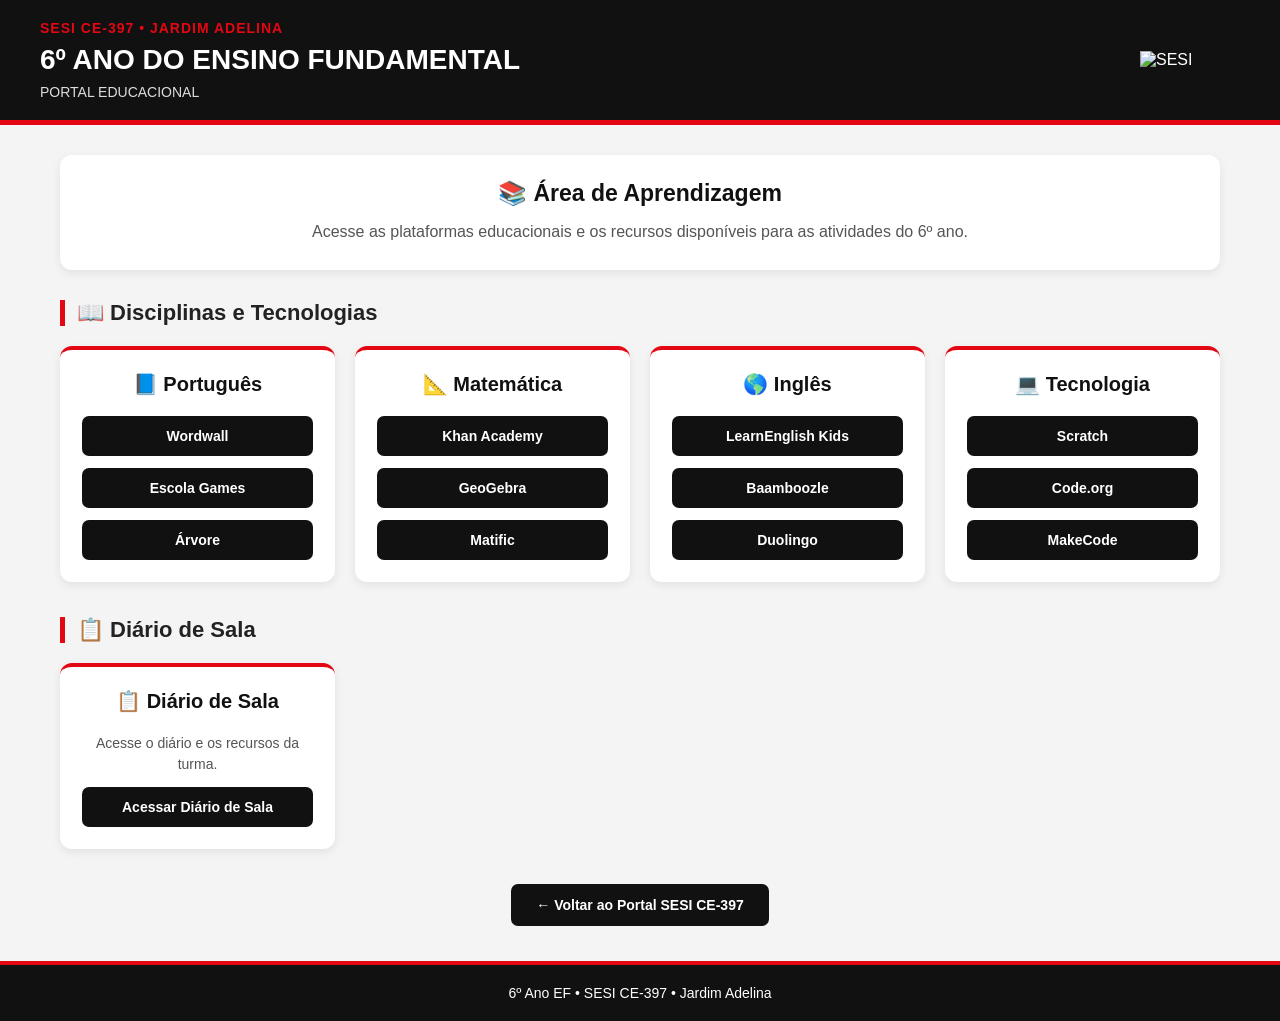
==== index.html @ 2ea04549 "Add files via upload" ====
<!DOCTYPE html>
<html lang="pt-BR">
<head>
    <meta charset="UTF-8">
    <meta name="viewport" content="width=device-width, initial-scale=1.0">

    <title>6º Ano | SESI CE-397</title>

    <link rel="stylesheet" href="style.css">
</head>

<body>

<header class="header">
    <div class="header-content">

        <div class="identidade">
            <div class="nome-professora">SESI CE-397 • JARDIM ADELINA</div>
            <h1>6º ANO DO ENSINO FUNDAMENTAL</h1>
            <div class="escola">PORTAL EDUCACIONAL</div>
        </div>

        <img
            src="imagens/logo-sesi_vermelho.jpg"
            alt="SESI"
            class="logo-sesi"
        >

    </div>
</header>


<main class="container">

    <section class="mensagem">
        <h2>📚 Área de Aprendizagem</h2>
        <p>
            Acesse as plataformas educacionais e os recursos
            disponíveis para as atividades do 6º ano.
        </p>
    </section>


    <!-- CARDS DAS DISCIPLINAS -->

    <section class="acessos">

        <h2>📖 Disciplinas e Tecnologias</h2>

        <div class="cards-disciplinas">

            <!-- PORTUGUÊS -->

            <div class="card-disciplina">
                <h3>📘 Português</h3>

                <a href="https://wordwall.net/pt"
                   target="_blank" rel="noopener noreferrer"
                   class="botao">
                    Wordwall
                </a>

                <a href="https://www.escolagames.com.br/"
                   target="_blank" rel="noopener noreferrer"
                   class="botao">
                    Escola Games
                </a>

                <a href="https://www.arvore.com.br/"
                   target="_blank" rel="noopener noreferrer"
                   class="botao">
                    Árvore
                </a>
            </div>


            <!-- MATEMÁTICA -->

            <div class="card-disciplina">
                <h3>📐 Matemática</h3>

                <a href="https://pt.khanacademy.org/"
                   target="_blank" rel="noopener noreferrer"
                   class="botao">
                    Khan Academy
                </a>

                <a href="https://www.geogebra.org/"
                   target="_blank" rel="noopener noreferrer"
                   class="botao">
                    GeoGebra
                </a>

                <a href="https://www.matific.com/"
                   target="_blank" rel="noopener noreferrer"
                   class="botao">
                    Matific
                </a>
            </div>


            <!-- INGLÊS -->

            <div class="card-disciplina">
                <h3>🌎 Inglês</h3>

                <a href="https://learnenglishkids.britishcouncil.org/"
                   target="_blank" rel="noopener noreferrer"
                   class="botao">
                    LearnEnglish Kids
                </a>

                <a href="https://www.baamboozle.com/"
                   target="_blank" rel="noopener noreferrer"
                   class="botao">
                    Baamboozle
                </a>

                <a href="https://www.duolingo.com/"
                   target="_blank" rel="noopener noreferrer"
                   class="botao">
                    Duolingo
                </a>
            </div>


            <!-- TECNOLOGIA -->

            <div class="card-disciplina">
                <h3>💻 Tecnologia</h3>

                <a href="https://scratch.mit.edu/"
                   target="_blank" rel="noopener noreferrer"
                   class="botao">
                    Scratch
                </a>

                <a href="https://code.org/"
                   target="_blank" rel="noopener noreferrer"
                   class="botao">
                    Code.org
                </a>

                <a href="https://makecode.microbit.org/"
                   target="_blank" rel="noopener noreferrer"
                   class="botao">
                    MakeCode
                </a>
            </div>

        </div>

    </section>


    <!-- DIÁRIO DE SALA -->

    <section class="acessos">

        <h2>📋 Diário de Sala</h2>

        <div class="cards-disciplinas">

            <div class="card-disciplina card-diario">

                <h3>📋 Diário de Sala</h3>

                <p>
                    Acesse o diário e os recursos da turma.
                </p>

                <a href="diario-6ano-ef.html" class="botao">
                    Acessar Diário de Sala
                </a>

            </div>

        </div>

    </section>


    <!-- VOLTAR AO PORTAL -->

    <section class="voltar">

        <a href="index.html" class="botao">
            ← Voltar ao Portal SESI CE-397
        </a>

    </section>

</main>


<footer class="footer">
    <p>6º Ano EF • SESI CE-397 • Jardim Adelina</p>
</footer>

</body>
</html>
---- style.css ----
/* ==============================
   CONFIGURAÇÕES GERAIS
============================== */

* {
    margin: 0;
    padding: 0;
    box-sizing: border-box;
}

body {
    font-family: Arial, Helvetica, sans-serif;
    background: #f4f4f4;
    color: #222;
}


/* ==============================
   CABEÇALHO
============================== */

.header {
    background: #111;
    color: #fff;
    border-bottom: 5px solid #e30613;
    padding: 20px;
}

.header-content {
    max-width: 1200px;
    margin: auto;
    display: flex;
    align-items: center;
    justify-content: space-between;
    gap: 20px;
}

.identidade {
    display: flex;
    flex-direction: column;
    gap: 8px;
}

.nome-professora {
    color: #e30613;
    font-size: 14px;
    font-weight: bold;
    letter-spacing: 1px;
}

.identidade h1 {
    font-size: 28px;
    font-weight: bold;
}

.escola {
    font-size: 14px;
    color: #ddd;
}

.logo-sesi {
    width: 100px;
    height: auto;
    object-fit: contain;
}


/* ==============================
   CONTEÚDO PRINCIPAL
============================== */

.container {
    max-width: 1200px;
    margin: 30px auto;
    padding: 0 20px;
}


/* ==============================
   MENSAGEM
============================== */

.mensagem {
    background: #fff;
    padding: 25px;
    margin-bottom: 30px;
    border-radius: 12px;
    box-shadow: 0 3px 10px rgba(0, 0, 0, 0.08);
    text-align: center;
}

.mensagem h2 {
    margin-bottom: 12px;
    color: #111;
    font-size: 23px;
}

.mensagem p {
    font-size: 16px;
    line-height: 1.6;
    color: #555;
}


/* ==============================
   SEÇÕES DE ACESSO
============================== */

.acessos {
    margin-bottom: 35px;
}

.acessos > h2 {
    font-size: 22px;
    margin-bottom: 20px;
    padding-left: 12px;
    border-left: 5px solid #e30613;
}


/* ==============================
   CARDS DAS DISCIPLINAS
============================== */

.cards-disciplinas {
    display: grid;
    grid-template-columns: repeat(4, 1fr);
    gap: 20px;
}

.card-disciplina {
    background: #fff;
    border-radius: 12px;
    padding: 22px;
    box-shadow: 0 3px 10px rgba(0, 0, 0, 0.08);
    display: flex;
    flex-direction: column;
    gap: 12px;
    border-top: 4px solid #e30613;
    transition: transform 0.2s ease, box-shadow 0.2s ease;
}

.card-disciplina:hover {
    transform: translateY(-4px);
    box-shadow: 0 6px 16px rgba(0, 0, 0, 0.14);
}

.card-disciplina h3 {
    font-size: 20px;
    color: #111;
    text-align: center;
    margin-bottom: 8px;
}


/* ==============================
   BOTÕES
============================== */

.botao {
    display: block;
    background: #111;
    color: #fff;
    text-decoration: none;
    padding: 12px 15px;
    border-radius: 7px;
    text-align: center;
    font-size: 14px;
    font-weight: bold;
    transition: background 0.2s ease, transform 0.2s ease;
}

.botao:hover {
    background: #e30613;
    transform: scale(1.02);
}


/* ==============================
   CARD DO DIÁRIO
============================== */

.card-diario {
    max-width: 350px;
    width: 100%;
    text-align: center;
}

.card-diario p {
    color: #555;
    font-size: 14px;
    line-height: 1.5;
}


/* ==============================
   BOTÃO VOLTAR
============================== */

.voltar {
    text-align: center;
    margin: 35px 0;
}

.voltar .botao {
    display: inline-block;
    padding: 13px 25px;
}


/* ==============================
   RODAPÉ
============================== */

.footer {
    background: #111;
    color: #fff;
    text-align: center;
    padding: 20px;
    border-top: 4px solid #e30613;
    font-size: 14px;
}


/* ==============================
   TABLETS
============================== */

@media (max-width: 900px) {
    .cards-disciplinas {
        grid-template-columns: repeat(2, 1fr);
    }

    .identidade h1 {
        font-size: 24px;
    }
}


/* ==============================
   CELULARES
============================== */

@media (max-width: 600px) {
    .header-content {
        flex-direction: column-reverse;
        text-align: center;
    }

    .logo-sesi {
        width: 80px;
    }

    .identidade h1 {
        font-size: 21px;
    }

    .container {
        margin: 20px auto;
        padding: 0 15px;
    }

    .cards-disciplinas {
        grid-template-columns: 1fr;
    }

    .card-diario {
        max-width: 100%;
    }

    .mensagem {
        padding: 20px 15px;
    }

    .mensagem h2 {
        font-size: 20px;
    }

    .acessos > h2 {
        font-size: 19px;
    }
}
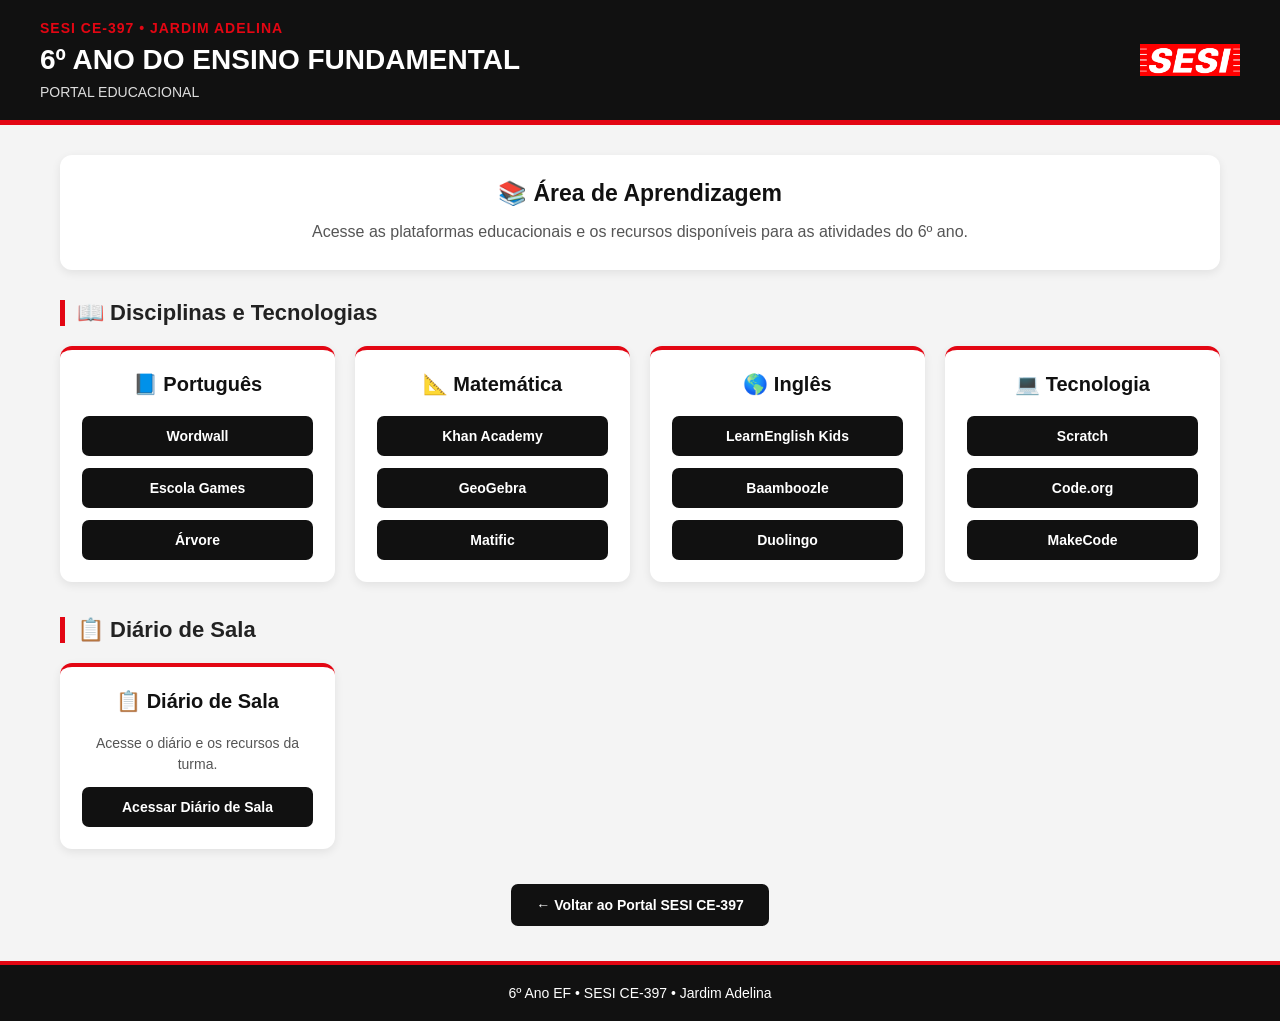
==== commit 3b8635d7: "Restore index.html with original content" ====
--- a/index.html
+++ b/index.html
@@ -22,7 +22,7 @@
         </div>
 
         <img
-            src="imagens/logo-sesi_vermelho.jpg"
+            src="logo-sesi_vermelho.jpg"
             alt="SESI"
             class="logo-sesi"
         >
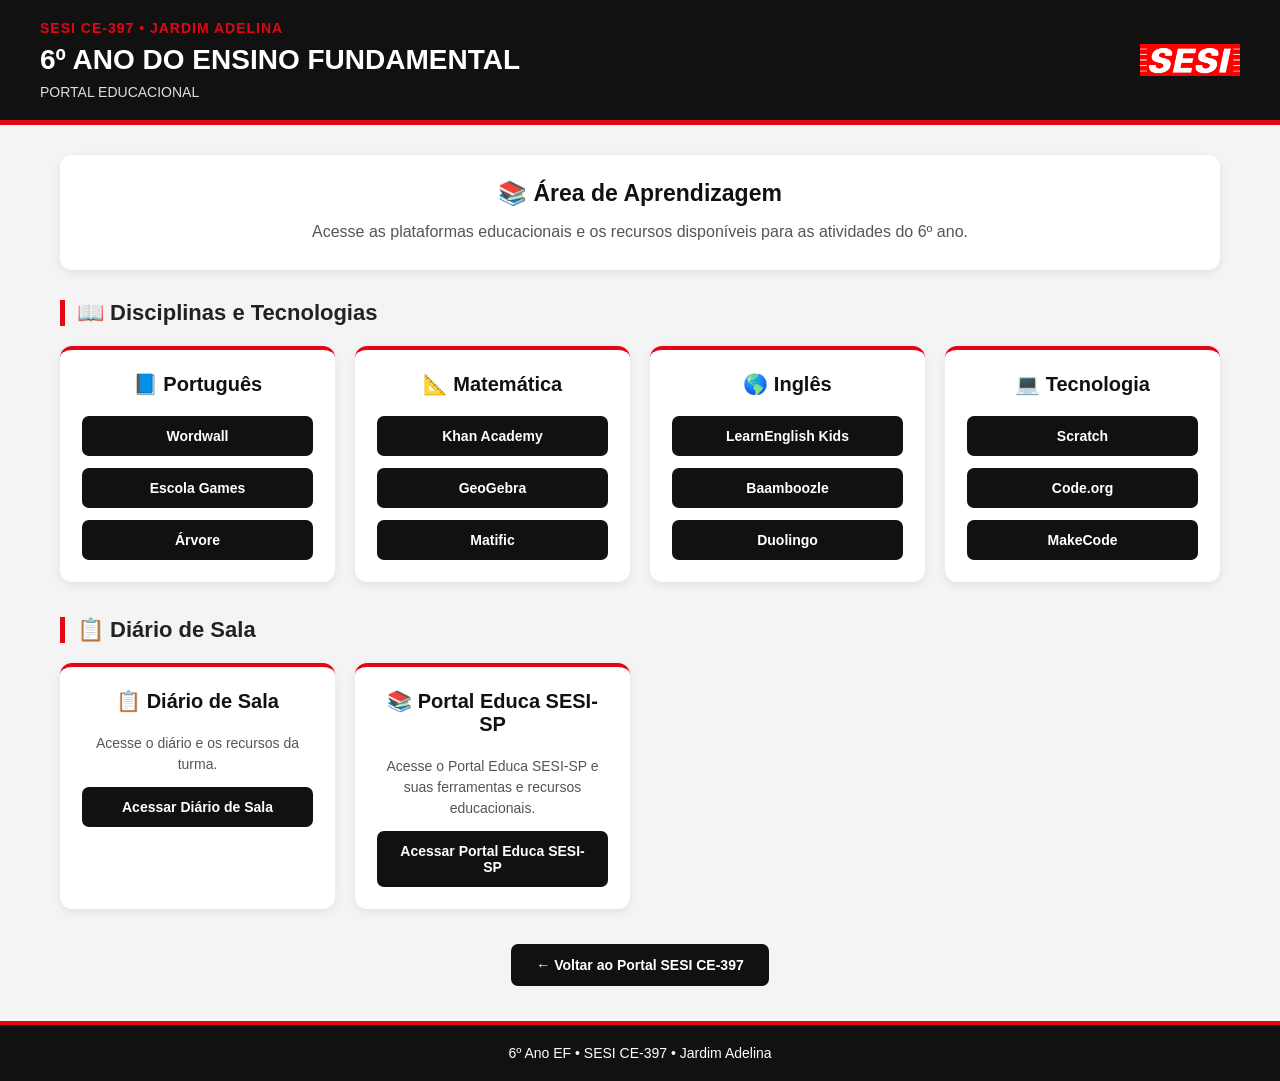
==== commit 7ce37bb7: "Refactor index.html structure and content" ====
--- a/index.html
+++ b/index.html
@@ -1,13 +1,16 @@
-
 <!DOCTYPE html>
+
 <html lang="pt-BR">
 <head>
     <meta charset="UTF-8">
     <meta name="viewport" content="width=device-width, initial-scale=1.0">
 
-    <title>6º Ano | SESI CE-397</title>
-
-    <link rel="stylesheet" href="style.css">
+
+<title>6º Ano | SESI CE-397</title>
+
+<link rel="stylesheet" href="style.css">
+
+
 </head>
 
 <body>
@@ -15,184 +18,210 @@
 <header class="header">
     <div class="header-content">
 
-        <div class="identidade">
-            <div class="nome-professora">SESI CE-397 • JARDIM ADELINA</div>
-            <h1>6º ANO DO ENSINO FUNDAMENTAL</h1>
-            <div class="escola">PORTAL EDUCACIONAL</div>
-        </div>
-
-        <img
-            src="logo-sesi_vermelho.jpg"
-            alt="SESI"
-            class="logo-sesi"
-        >
-
+
+    <div class="identidade">
+        <div class="nome-professora">SESI CE-397 • JARDIM ADELINA</div>
+        <h1>6º ANO DO ENSINO FUNDAMENTAL</h1>
+        <div class="escola">PORTAL EDUCACIONAL</div>
     </div>
+
+    <img
+        src="logo-sesi_vermelho.jpg"
+        alt="SESI"
+        class="logo-sesi"
+    >
+
+</div>
+
+
 </header>
 
-
 <main class="container">
 
-    <section class="mensagem">
-        <h2>📚 Área de Aprendizagem</h2>
-        <p>
-            Acesse as plataformas educacionais e os recursos
-            disponíveis para as atividades do 6º ano.
-        </p>
-    </section>
-
-
-    <!-- CARDS DAS DISCIPLINAS -->
-
-    <section class="acessos">
-
-        <h2>📖 Disciplinas e Tecnologias</h2>
-
-        <div class="cards-disciplinas">
-
-            <!-- PORTUGUÊS -->
-
-            <div class="card-disciplina">
-                <h3>📘 Português</h3>
-
-                <a href="https://wordwall.net/pt"
-                   target="_blank" rel="noopener noreferrer"
-                   class="botao">
-                    Wordwall
-                </a>
-
-                <a href="https://www.escolagames.com.br/"
-                   target="_blank" rel="noopener noreferrer"
-                   class="botao">
-                    Escola Games
-                </a>
-
-                <a href="https://www.arvore.com.br/"
-                   target="_blank" rel="noopener noreferrer"
-                   class="botao">
-                    Árvore
-                </a>
-            </div>
-
-
-            <!-- MATEMÁTICA -->
-
-            <div class="card-disciplina">
-                <h3>📐 Matemática</h3>
-
-                <a href="https://pt.khanacademy.org/"
-                   target="_blank" rel="noopener noreferrer"
-                   class="botao">
-                    Khan Academy
-                </a>
-
-                <a href="https://www.geogebra.org/"
-                   target="_blank" rel="noopener noreferrer"
-                   class="botao">
-                    GeoGebra
-                </a>
-
-                <a href="https://www.matific.com/"
-                   target="_blank" rel="noopener noreferrer"
-                   class="botao">
-                    Matific
-                </a>
-            </div>
-
-
-            <!-- INGLÊS -->
-
-            <div class="card-disciplina">
-                <h3>🌎 Inglês</h3>
-
-                <a href="https://learnenglishkids.britishcouncil.org/"
-                   target="_blank" rel="noopener noreferrer"
-                   class="botao">
-                    LearnEnglish Kids
-                </a>
-
-                <a href="https://www.baamboozle.com/"
-                   target="_blank" rel="noopener noreferrer"
-                   class="botao">
-                    Baamboozle
-                </a>
-
-                <a href="https://www.duolingo.com/"
-                   target="_blank" rel="noopener noreferrer"
-                   class="botao">
-                    Duolingo
-                </a>
-            </div>
-
-
-            <!-- TECNOLOGIA -->
-
-            <div class="card-disciplina">
-                <h3>💻 Tecnologia</h3>
-
-                <a href="https://scratch.mit.edu/"
-                   target="_blank" rel="noopener noreferrer"
-                   class="botao">
-                    Scratch
-                </a>
-
-                <a href="https://code.org/"
-                   target="_blank" rel="noopener noreferrer"
-                   class="botao">
-                    Code.org
-                </a>
-
-                <a href="https://makecode.microbit.org/"
-                   target="_blank" rel="noopener noreferrer"
-                   class="botao">
-                    MakeCode
-                </a>
-            </div>
-
-        </div>
-
-    </section>
-
-
-    <!-- DIÁRIO DE SALA -->
-
-    <section class="acessos">
-
-        <h2>📋 Diário de Sala</h2>
-
-        <div class="cards-disciplinas">
-
-            <div class="card-disciplina card-diario">
-
-                <h3>📋 Diário de Sala</h3>
-
-                <p>
-                    Acesse o diário e os recursos da turma.
-                </p>
-
-                <a href="diario-6ano-ef.html" class="botao">
-                    Acessar Diário de Sala
-                </a>
-
-            </div>
-
-        </div>
-
-    </section>
-
-
-    <!-- VOLTAR AO PORTAL -->
-
-    <section class="voltar">
-
-        <a href="index.html" class="botao">
-            ← Voltar ao Portal SESI CE-397
-        </a>
-
-    </section>
+
+<section class="mensagem">
+    <h2>📚 Área de Aprendizagem</h2>
+    <p>
+        Acesse as plataformas educacionais e os recursos
+        disponíveis para as atividades do 6º ano.
+    </p>
+</section>
+
+
+<!-- CARDS DAS DISCIPLINAS -->
+
+<section class="acessos">
+
+    <h2>📖 Disciplinas e Tecnologias</h2>
+
+    <div class="cards-disciplinas">
+
+        <!-- PORTUGUÊS -->
+
+        <div class="card-disciplina">
+            <h3>📘 Português</h3>
+
+            <a href="https://wordwall.net/pt"
+               target="_blank" rel="noopener noreferrer"
+               class="botao">
+                Wordwall
+            </a>
+
+            <a href="https://www.escolagames.com.br/"
+               target="_blank" rel="noopener noreferrer"
+               class="botao">
+                Escola Games
+            </a>
+
+            <a href="https://www.arvore.com.br/"
+               target="_blank" rel="noopener noreferrer"
+               class="botao">
+                Árvore
+            </a>
+        </div>
+
+
+        <!-- MATEMÁTICA -->
+
+        <div class="card-disciplina">
+            <h3>📐 Matemática</h3>
+
+            <a href="https://pt.khanacademy.org/"
+               target="_blank" rel="noopener noreferrer"
+               class="botao">
+                Khan Academy
+            </a>
+
+            <a href="https://www.geogebra.org/"
+               target="_blank" rel="noopener noreferrer"
+               class="botao">
+                GeoGebra
+            </a>
+
+            <a href="https://www.matific.com/"
+               target="_blank" rel="noopener noreferrer"
+               class="botao">
+                Matific
+            </a>
+        </div>
+
+
+        <!-- INGLÊS -->
+
+        <div class="card-disciplina">
+            <h3>🌎 Inglês</h3>
+
+            <a href="https://learnenglishkids.britishcouncil.org/"
+               target="_blank" rel="noopener noreferrer"
+               class="botao">
+                LearnEnglish Kids
+            </a>
+
+            <a href="https://www.baamboozle.com/"
+               target="_blank" rel="noopener noreferrer"
+               class="botao">
+                Baamboozle
+            </a>
+
+            <a href="https://www.duolingo.com/"
+               target="_blank" rel="noopener noreferrer"
+               class="botao">
+                Duolingo
+            </a>
+        </div>
+
+
+        <!-- TECNOLOGIA -->
+
+        <div class="card-disciplina">
+            <h3>💻 Tecnologia</h3>
+
+            <a href="https://scratch.mit.edu/"
+               target="_blank" rel="noopener noreferrer"
+               class="botao">
+                Scratch
+            </a>
+
+            <a href="https://code.org/"
+               target="_blank" rel="noopener noreferrer"
+               class="botao">
+                Code.org
+            </a>
+
+            <a href="https://makecode.microbit.org/"
+               target="_blank" rel="noopener noreferrer"
+               class="botao">
+                MakeCode
+            </a>
+        </div>
+
+    </div>
+
+</section>
+
+
+<!-- DIÁRIO DE SALA E PORTAL EDUCA SESI-SP -->
+
+<section class="acessos">
+
+    <h2>📋 Diário de Sala</h2>
+
+    <div class="cards-disciplinas">
+
+        <!-- DIÁRIO DE SALA -->
+
+        <div class="card-disciplina card-diario">
+
+            <h3>📋 Diário de Sala</h3>
+
+            <p>
+                Acesse o diário e os recursos da turma.
+            </p>
+
+            <a href="diario-6ano-ef.html" class="botao">
+                Acessar Diário de Sala
+            </a>
+
+        </div>
+
+
+        <!-- PORTAL EDUCA SESI-SP -->
+
+        <div class="card-disciplina card-diario">
+
+            <h3>📚 Portal Educa SESI-SP</h3>
+
+            <p>
+                Acesse o Portal Educa SESI-SP e suas ferramentas
+                e recursos educacionais.
+            </p>
+
+            <a href="https://portaleduca.sesisp.org.br/Account/Login?ReturnUrl=%2F"
+               target="_blank"
+               rel="noopener noreferrer"
+               class="botao">
+                Acessar Portal Educa SESI-SP
+            </a>
+
+        </div>
+
+    </div>
+
+</section>
+
+
+<!-- VOLTAR AO PORTAL -->
+
+<section class="voltar">
+
+    <a href="https://josueluizpro.github.io/PORTAL-TURMAS-SESI-CE-397/" class="botao">
+        ← Voltar ao Portal SESI CE-397
+    </a>
+
+</section>
+
 
 </main>
-
 
 <footer class="footer">
     <p>6º Ano EF • SESI CE-397 • Jardim Adelina</p>
@@ -200,4 +229,3 @@
 
 </body>
 </html>
-
